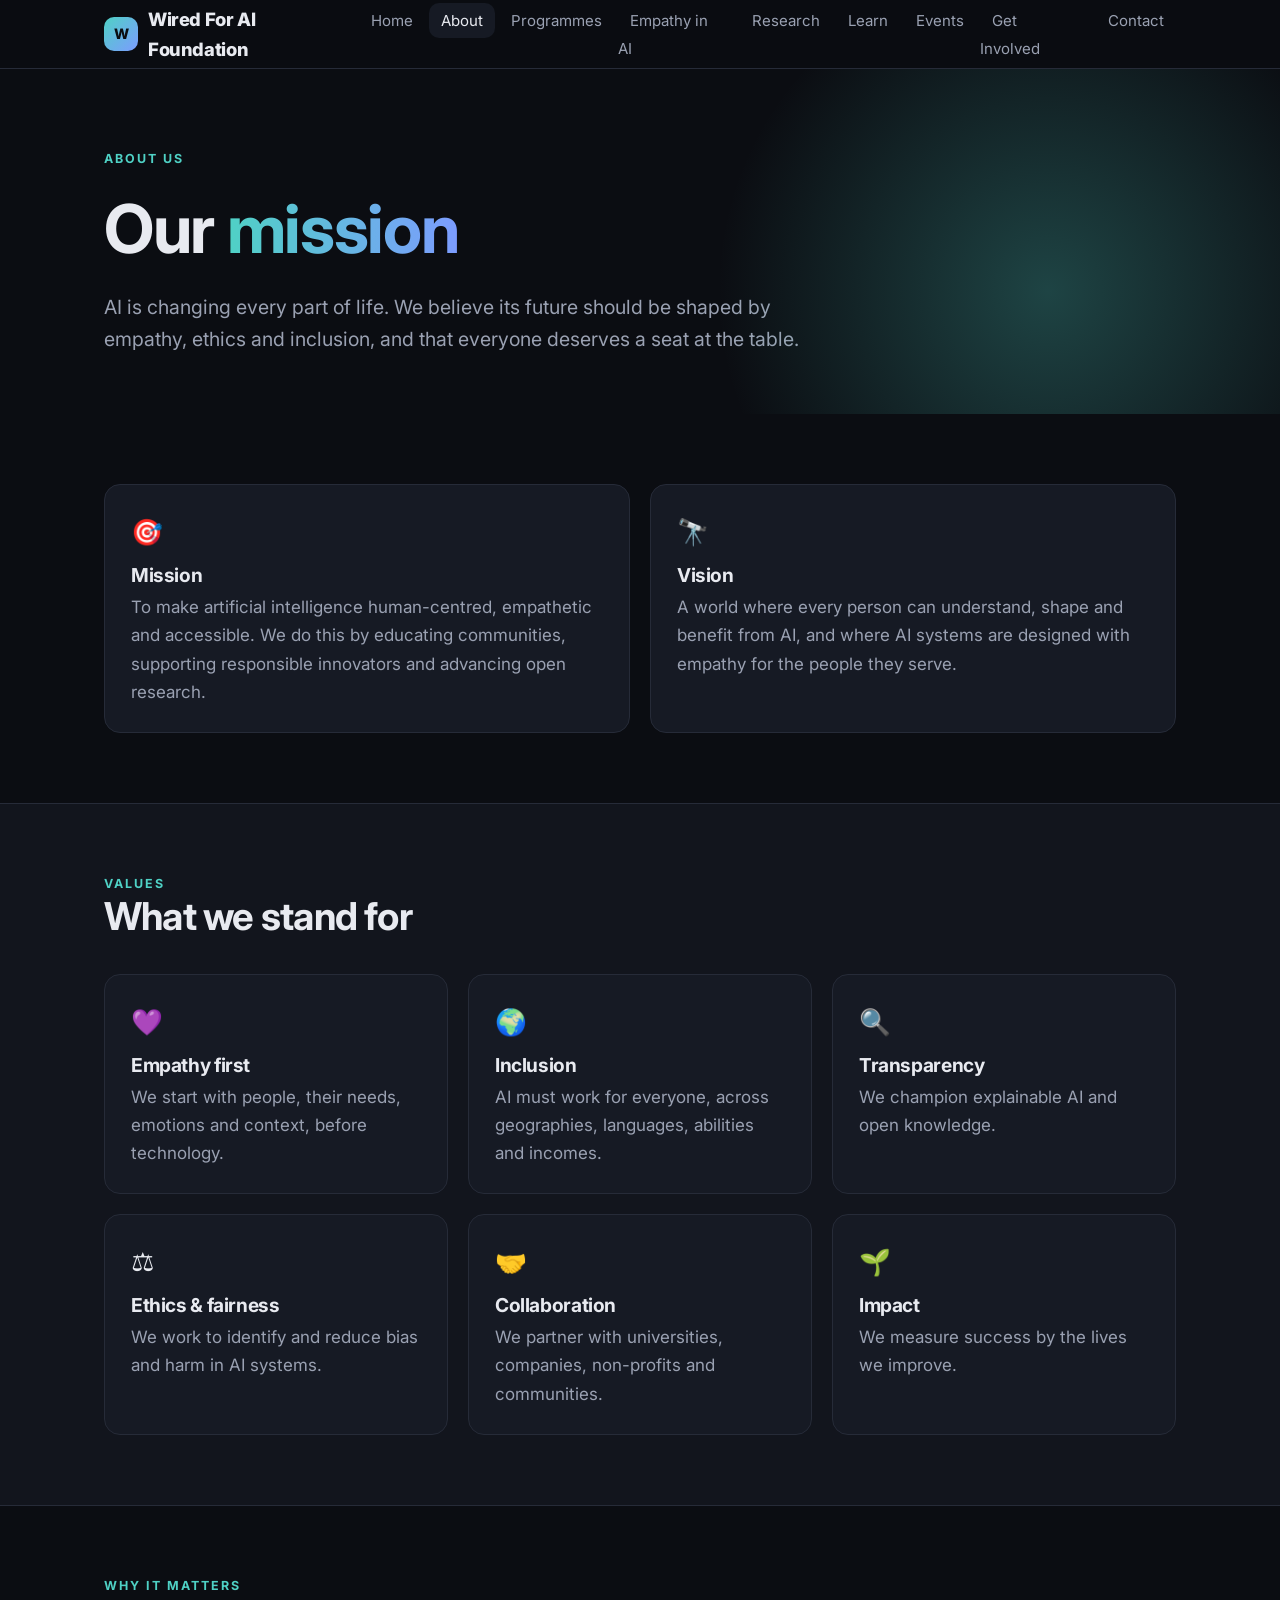
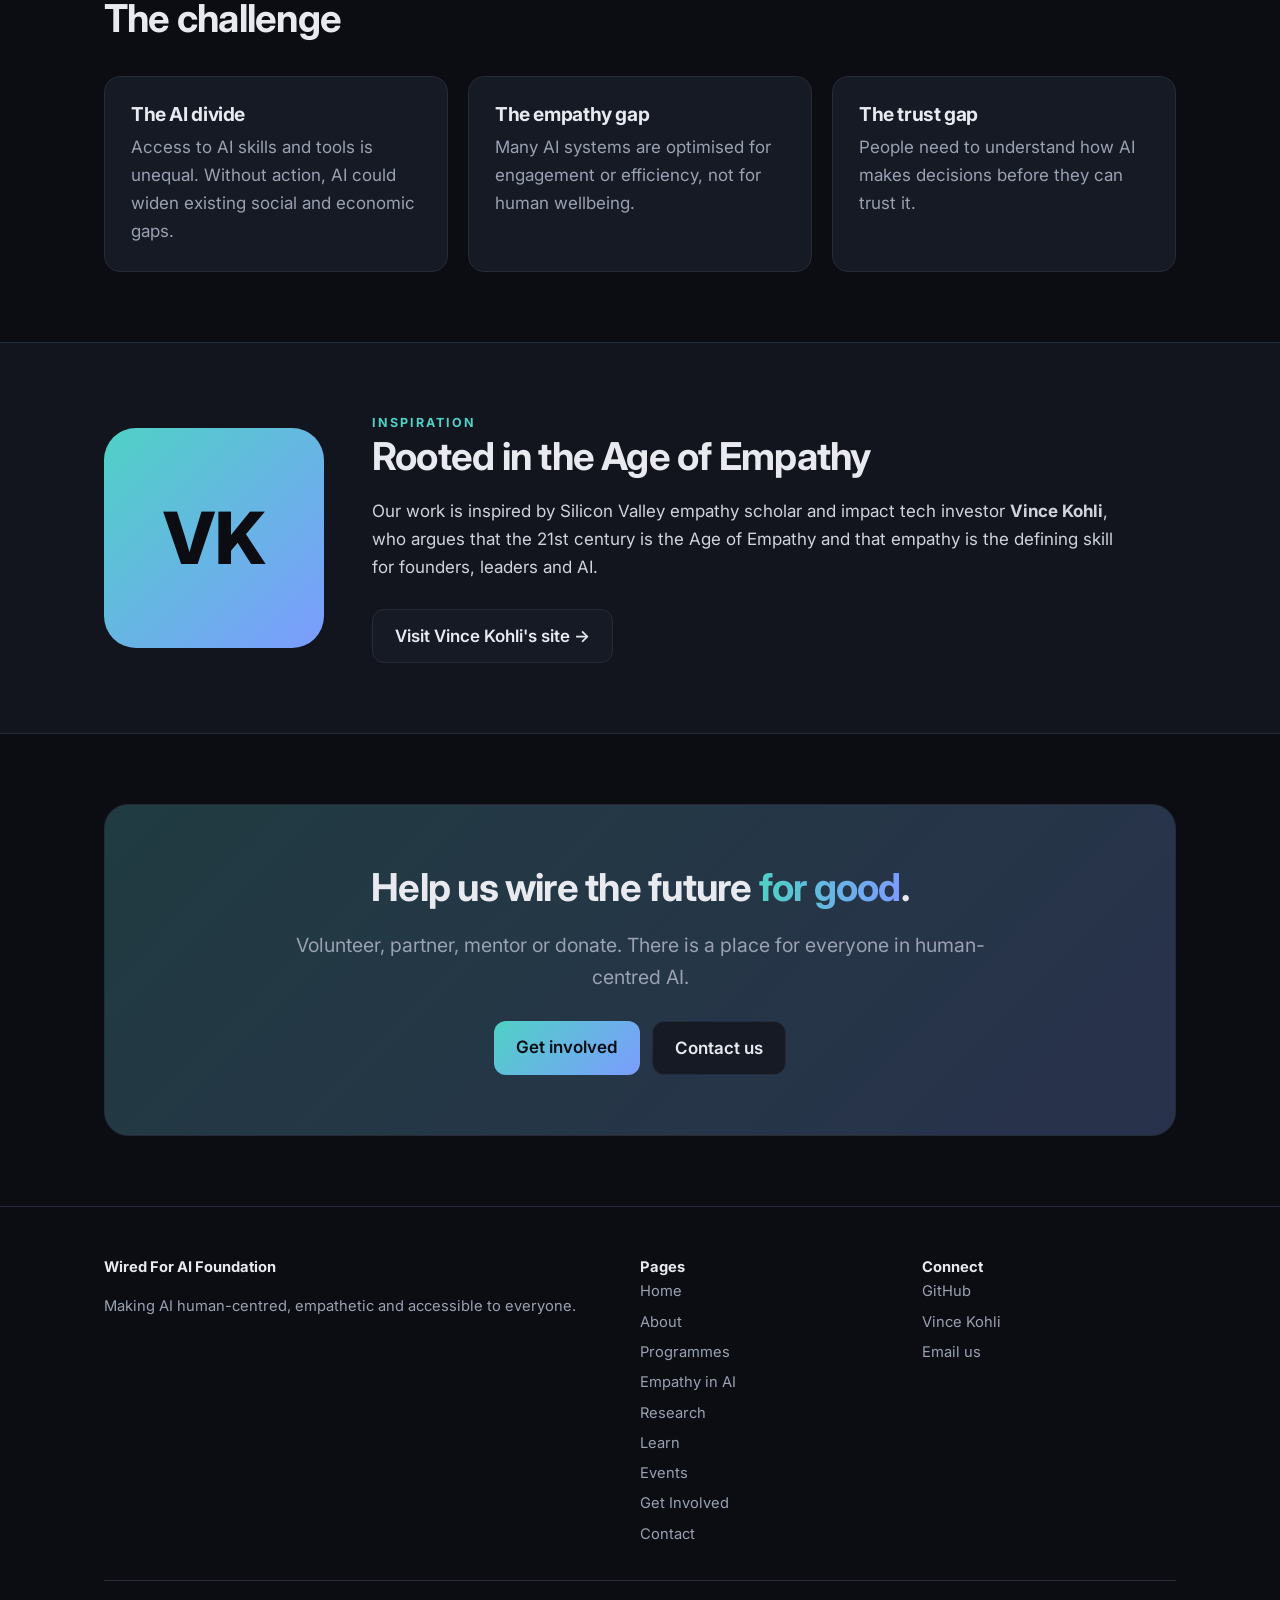
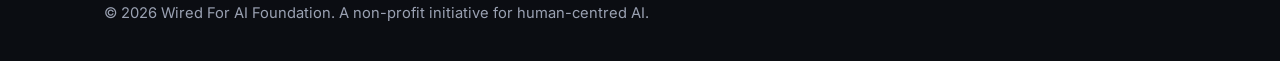
==== about.html @ c902bb94 "Initial website Co-Authored-By: Claude Opus 5.5 <noreply@anthropic.com>" ====
<!doctype html>
<html lang="en">
<head>
<meta charset="utf-8">
<meta name="viewport" content="width=device-width, initial-scale=1">
<title>About | Wired For AI Foundation</title>
<meta name="description" content="Making AI human-centred, empathetic and accessible to everyone.">
<meta property="og:title" content="About | Wired For AI Foundation">
<meta property="og:description" content="Making AI human-centred, empathetic and accessible to everyone.">
<meta property="og:type" content="website">
<link rel="icon" href="data:image/svg+xml,<svg xmlns='http://www.w3.org/2000/svg' viewBox='0 0 100 100'><text y='.9em' font-size='90'>⚡</text></svg>">
<link rel="preconnect" href="https://fonts.googleapis.com">
<link rel="stylesheet" href="https://fonts.googleapis.com/css2?family=Inter:wght@400;600;700;800&display=swap">
<link rel="stylesheet" href="assets/style.css">
<style>:root { --site-accent: #4fd1c5; --site-accent-2: #7c9cff; }</style>
</head>
<body>
<header class="site-header">
  <div class="wrap">
    <a class="brand" href="index.html"><span class="mark">W</span>Wired For AI Foundation</a>
    <button class="nav-toggle" aria-label="Menu" aria-expanded="false">&#9776;</button>
    <ul class="nav"><li><a href="index.html">Home</a></li><li><a href="about.html" class="active">About</a></li><li><a href="programs.html">Programmes</a></li><li><a href="empathy-ai.html">Empathy in AI</a></li><li><a href="research.html">Research</a></li><li><a href="resources.html">Learn</a></li><li><a href="events.html">Events</a></li><li><a href="get-involved.html">Get Involved</a></li><li><a href="contact.html">Contact</a></li></ul>
  </div>
</header>
<main>
<section class="hero small"><div class="wrap">
<div class="eyebrow">About us</div>
<h1>Our <span class="grad">mission</span></h1>
<p class="lead">AI is changing every part of life. We believe its future should be shaped by empathy, ethics and inclusion, and that everyone deserves a seat at the table.</p>
</div></section>
<section><div class="wrap grid c2">
<div class="card reveal"><span class="icon">🎯</span><h3>Mission</h3><p>To make artificial intelligence human-centred, empathetic and accessible. We do this by educating communities, supporting responsible innovators and advancing open research.</p></div>
<div class="card reveal"><span class="icon">🔭</span><h3>Vision</h3><p>A world where every person can understand, shape and benefit from AI, and where AI systems are designed with empathy for the people they serve.</p></div>
</div></section>

<section class="alt"><div class="wrap">
<div class="section-head"><div class="eyebrow">Values</div><h2>What we stand for</h2></div>
<div class="grid c3"><div class="card reveal"><span class="icon">💜</span><h3>Empathy first</h3><p>We start with people, their needs, emotions and context, before technology.</p></div><div class="card reveal"><span class="icon">🌍</span><h3>Inclusion</h3><p>AI must work for everyone, across geographies, languages, abilities and incomes.</p></div><div class="card reveal"><span class="icon">🔍</span><h3>Transparency</h3><p>We champion explainable AI and open knowledge.</p></div><div class="card reveal"><span class="icon">⚖️</span><h3>Ethics & fairness</h3><p>We work to identify and reduce bias and harm in AI systems.</p></div><div class="card reveal"><span class="icon">🤝</span><h3>Collaboration</h3><p>We partner with universities, companies, non-profits and communities.</p></div><div class="card reveal"><span class="icon">🌱</span><h3>Impact</h3><p>We measure success by the lives we improve.</p></div></div>
</div></section>

<section><div class="wrap">
<div class="section-head"><div class="eyebrow">Why it matters</div><h2>The challenge</h2></div>
<div class="grid c3">
  <div class="card reveal"><h3>The AI divide</h3><p>Access to AI skills and tools is unequal. Without action, AI could widen existing social and economic gaps.</p></div>
  <div class="card reveal"><h3>The empathy gap</h3><p>Many AI systems are optimised for engagement or efficiency, not for human wellbeing.</p></div>
  <div class="card reveal"><h3>The trust gap</h3><p>People need to understand how AI makes decisions before they can trust it.</p></div>
</div>
</div></section>

<section class="alt"><div class="wrap split">
<div class="monogram reveal">VK</div>
<div class="prose">
<div class="eyebrow">Inspiration</div>
<h2>Rooted in the Age of Empathy</h2>
<p>Our work is inspired by Silicon Valley empathy scholar and impact tech investor <strong>Vince Kohli</strong>, who argues that the 21st century is the Age of Empathy and that empathy is the defining skill for founders, leaders and AI.</p>
<div class="btns"><a class="btn" href="https://wiredforaifoundation.github.io/vince-kohli/">Visit Vince Kohli's site →</a></div>
</div>
</div></section>
<section><div class="wrap"><div class="cta reveal">
<h2>Help us wire the future <span class="grad">for good</span>.</h2>
<p class="lead" style="margin:0 auto">Volunteer, partner, mentor or donate. There is a place for everyone in human-centred AI.</p>
<div class="btns"><a class="btn primary" href="get-involved.html">Get involved</a><a class="btn" href="contact.html">Contact us</a></div>
</div></div></section>

</main>
<footer class="site-footer">
  <div class="wrap">
    <div><strong style="color:var(--text)">Wired For AI Foundation</strong><p>Making AI human-centred, empathetic and accessible to everyone.</p></div>
    <div><strong style="color:var(--text)">Pages</strong><ul><li><a href="index.html">Home</a></li><li><a href="about.html">About</a></li><li><a href="programs.html">Programmes</a></li><li><a href="empathy-ai.html">Empathy in AI</a></li><li><a href="research.html">Research</a></li><li><a href="resources.html">Learn</a></li><li><a href="events.html">Events</a></li><li><a href="get-involved.html">Get Involved</a></li><li><a href="contact.html">Contact</a></li></ul></div>
    <div><strong style="color:var(--text)">Connect</strong><ul><li><a href="https://github.com/WiredForAIFoundation" target="_blank" rel="noopener">GitHub</a></li><li><a href="https://wiredforaifoundation.github.io/vince-kohli/" target="_blank" rel="noopener">Vince Kohli</a></li><li><a href="mailto:contact@example.com" target="_blank" rel="noopener">Email us</a></li></ul></div>
    <div class="bottom">&copy; <span id="year"></span> Wired For AI Foundation. A non-profit initiative for human-centred AI.</div>
  </div>
</footer>
<script src="assets/main.js"></script>
</body>
</html>
---- assets/style.css ----
:root {
  --bg: #0b0d12;
  --bg-2: #12151d;
  --card: #161a24;
  --line: #262b38;
  --text: #e8eaf0;
  --muted: #9aa1b2;
  --accent: var(--site-accent, #7c9cff);
  --accent-2: var(--site-accent-2, #c08cff);
  --radius: 16px;
  --max: 1120px;
  font-family: "Inter", system-ui, -apple-system, "Segoe UI", Roboto, sans-serif;
}

* { box-sizing: border-box; }
html { scroll-behavior: smooth; }
body { margin: 0; background: var(--bg); color: var(--text); line-height: 1.65; font-size: 17px; }
a { color: var(--accent); text-decoration: none; }
a:hover { text-decoration: underline; }
img { max-width: 100%; }
.wrap { max-width: var(--max); margin: 0 auto; padding: 0 24px; }

/* Header */
.site-header { position: sticky; top: 0; z-index: 50; background: rgba(11, 13, 18, .85); backdrop-filter: blur(12px); border-bottom: 1px solid var(--line); }
.site-header .wrap { display: flex; align-items: center; justify-content: space-between; height: 68px; }
.brand { font-weight: 800; letter-spacing: -.02em; color: var(--text); font-size: 1.15rem; display: flex; align-items: center; gap: 10px; }
.brand:hover { text-decoration: none; }
.brand .mark { width: 34px; height: 34px; border-radius: 10px; display: grid; place-items: center; background: linear-gradient(135deg, var(--accent), var(--accent-2)); color: #0b0d12; font-size: .9rem; }
.nav { display: flex; gap: 4px; list-style: none; margin: 0; padding: 0; }
.nav a { color: var(--muted); padding: 8px 12px; border-radius: 10px; font-size: .94rem; }
.nav a:hover, .nav a.active { color: var(--text); background: var(--card); text-decoration: none; }
.nav-toggle { display: none; background: none; border: 1px solid var(--line); color: var(--text); border-radius: 10px; padding: 8px 12px; font-size: 1rem; cursor: pointer; }

@media (max-width: 900px) {
  .nav-toggle { display: block; }
  .nav { display: none; position: absolute; top: 68px; left: 0; right: 0; flex-direction: column; background: var(--bg-2); border-bottom: 1px solid var(--line); padding: 12px 24px; }
  .nav.open { display: flex; }
}

/* Hero */
.hero { padding: 110px 0 90px; position: relative; overflow: hidden; }
.hero::before { content: ""; position: absolute; inset: -40% -10% auto auto; width: 720px; height: 720px; background: radial-gradient(circle, color-mix(in srgb, var(--accent) 28%, transparent), transparent 65%); pointer-events: none; }
.hero.small { padding: 80px 0 40px; }
.eyebrow { text-transform: uppercase; letter-spacing: .16em; font-size: .78rem; color: var(--accent); font-weight: 700; }
h1, h2, h3 { line-height: 1.15; letter-spacing: -.02em; }
h1 { font-size: clamp(2.4rem, 5.5vw, 4.2rem); margin: .3em 0 .35em; }
h2 { font-size: clamp(1.7rem, 3vw, 2.4rem); margin: 0 0 .5em; }
h3 { font-size: 1.2rem; margin: 0 0 .4em; }
.lead { font-size: 1.22rem; color: var(--muted); max-width: 720px; }
.grad { background: linear-gradient(90deg, var(--accent), var(--accent-2)); -webkit-background-clip: text; background-clip: text; color: transparent; }

.btns { display: flex; gap: 12px; flex-wrap: wrap; margin-top: 28px; }
.btn { display: inline-block; padding: 12px 22px; border-radius: 12px; font-weight: 600; border: 1px solid var(--line); color: var(--text); background: var(--card); }
.btn:hover { text-decoration: none; border-color: var(--accent); }
.btn.primary { background: linear-gradient(135deg, var(--accent), var(--accent-2)); color: #0b0d12; border: none; }

/* Sections */
section { padding: 70px 0; }
section.alt { background: var(--bg-2); border-top: 1px solid var(--line); border-bottom: 1px solid var(--line); }
.section-head { max-width: 760px; margin-bottom: 36px; }
.section-head p { color: var(--muted); }

.grid { display: grid; gap: 20px; }
.grid.c2 { grid-template-columns: repeat(auto-fit, minmax(320px, 1fr)); }
.grid.c3 { grid-template-columns: repeat(auto-fit, minmax(260px, 1fr)); }
.grid.c4 { grid-template-columns: repeat(auto-fit, minmax(200px, 1fr)); }

.card { background: var(--card); border: 1px solid var(--line); border-radius: var(--radius); padding: 26px; transition: transform .2s, border-color .2s; }
.card:hover { transform: translateY(-3px); border-color: color-mix(in srgb, var(--accent) 55%, var(--line)); }
.card p { color: var(--muted); margin: 0; }
.card .icon { font-size: 1.6rem; margin-bottom: 10px; display: block; }
.card a.more { display: inline-block; margin-top: 14px; font-weight: 600; }

.stat { text-align: center; padding: 28px 16px; }
.stat b { display: block; font-size: 2.4rem; letter-spacing: -.03em; }
.stat span { color: var(--muted); font-size: .92rem; }

.tags { display: flex; flex-wrap: wrap; gap: 8px; list-style: none; padding: 0; margin: 0; }
.tags li { border: 1px solid var(--line); background: var(--card); padding: 6px 14px; border-radius: 999px; font-size: .9rem; color: var(--muted); }

.timeline { list-style: none; padding: 0; margin: 0; border-left: 2px solid var(--line); }
.timeline li { position: relative; padding: 0 0 30px 28px; }
.timeline li::before { content: ""; position: absolute; left: -8px; top: 6px; width: 14px; height: 14px; border-radius: 50%; background: var(--accent); box-shadow: 0 0 0 4px var(--bg); }
.timeline h3 { margin-bottom: 4px; }
.timeline p { color: var(--muted); margin: 0; }

blockquote { margin: 0; padding: 28px 32px; border-left: 4px solid var(--accent); background: var(--card); border-radius: 0 var(--radius) var(--radius) 0; font-size: 1.25rem; }
blockquote cite { display: block; margin-top: 10px; font-size: .95rem; color: var(--muted); font-style: normal; }

.prose { max-width: 760px; }
.prose p, .prose li { color: #cfd3dd; }

.monogram { width: 220px; height: 220px; border-radius: 32px; display: grid; place-items: center; font-size: 4.5rem; font-weight: 800; background: linear-gradient(135deg, var(--accent), var(--accent-2)); color: #0b0d12; }
.split { display: grid; grid-template-columns: auto 1fr; gap: 48px; align-items: center; }
@media (max-width: 760px) { .split { grid-template-columns: 1fr; } }

.cta { text-align: center; padding: 60px 30px; border-radius: 24px; background: linear-gradient(135deg, color-mix(in srgb, var(--accent) 18%, var(--card)), color-mix(in srgb, var(--accent-2) 18%, var(--card))); border: 1px solid var(--line); }
.cta .btns { justify-content: center; }

.note { font-size: .88rem; color: var(--muted); border: 1px dashed var(--line); padding: 14px 18px; border-radius: 12px; }

form .row { display: grid; gap: 16px; grid-template-columns: 1fr 1fr; }
@media (max-width: 640px) { form .row { grid-template-columns: 1fr; } }
label { display: block; font-size: .9rem; color: var(--muted); margin-bottom: 6px; }
input, textarea, select { width: 100%; padding: 12px 14px; border-radius: 12px; border: 1px solid var(--line); background: var(--bg-2); color: var(--text); font: inherit; margin-bottom: 16px; }
input:focus, textarea:focus, select:focus { outline: 2px solid var(--accent); border-color: transparent; }

details { background: var(--card); border: 1px solid var(--line); border-radius: 12px; padding: 18px 22px; margin-bottom: 12px; }
details summary { cursor: pointer; font-weight: 600; }
details p { color: var(--muted); margin-bottom: 0; }

/* Footer */
.site-footer { border-top: 1px solid var(--line); padding: 48px 0 36px; color: var(--muted); font-size: .92rem; }
.site-footer .wrap { display: grid; gap: 28px; grid-template-columns: 2fr 1fr 1fr; }
.site-footer ul { list-style: none; padding: 0; margin: 0; }
.site-footer li { margin-bottom: 6px; }
.site-footer a { color: var(--muted); }
.site-footer .bottom { grid-column: 1 / -1; border-top: 1px solid var(--line); padding-top: 20px; }
@media (max-width: 760px) { .site-footer .wrap { grid-template-columns: 1fr; } }

.reveal { opacity: 0; transform: translateY(16px); transition: opacity .6s, transform .6s; }
.reveal.in { opacity: 1; transform: none; }
@media (prefers-reduced-motion: reduce) { .reveal { opacity: 1; transform: none; } .card { transition: none; } }
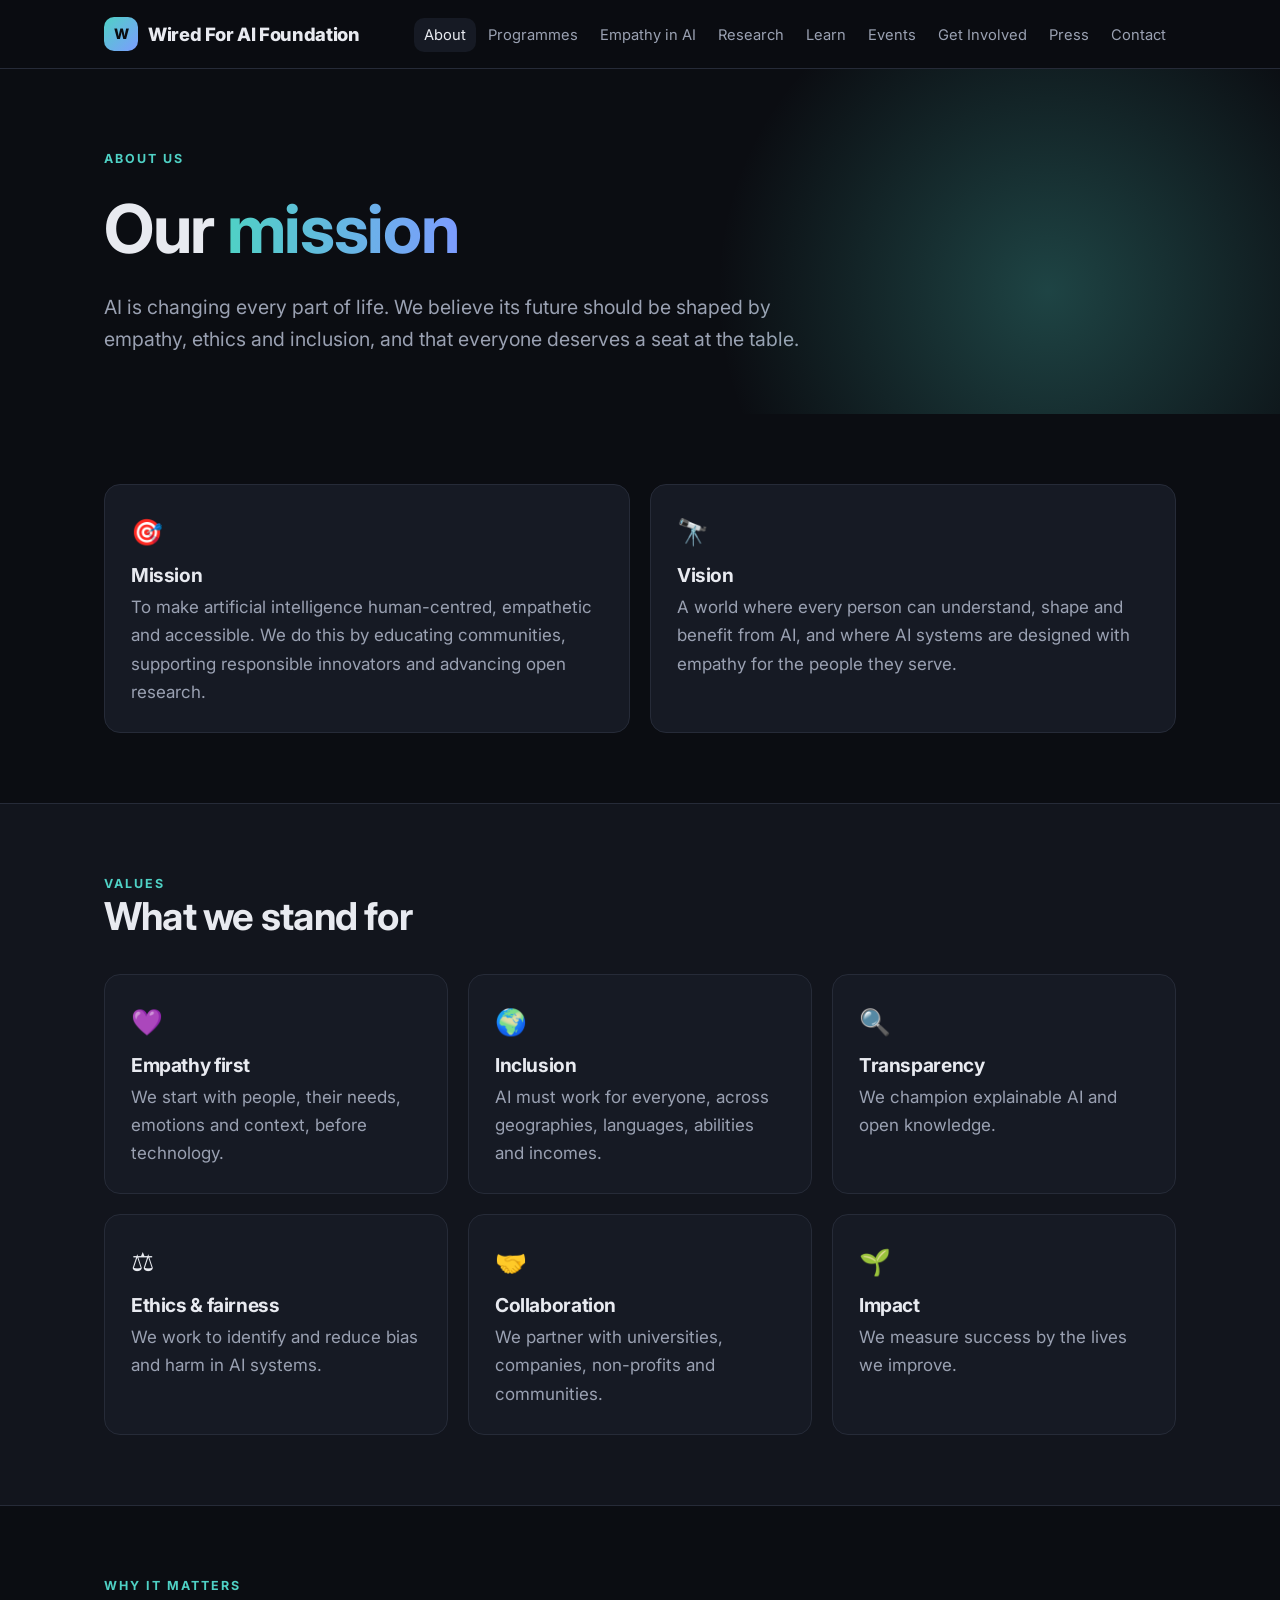
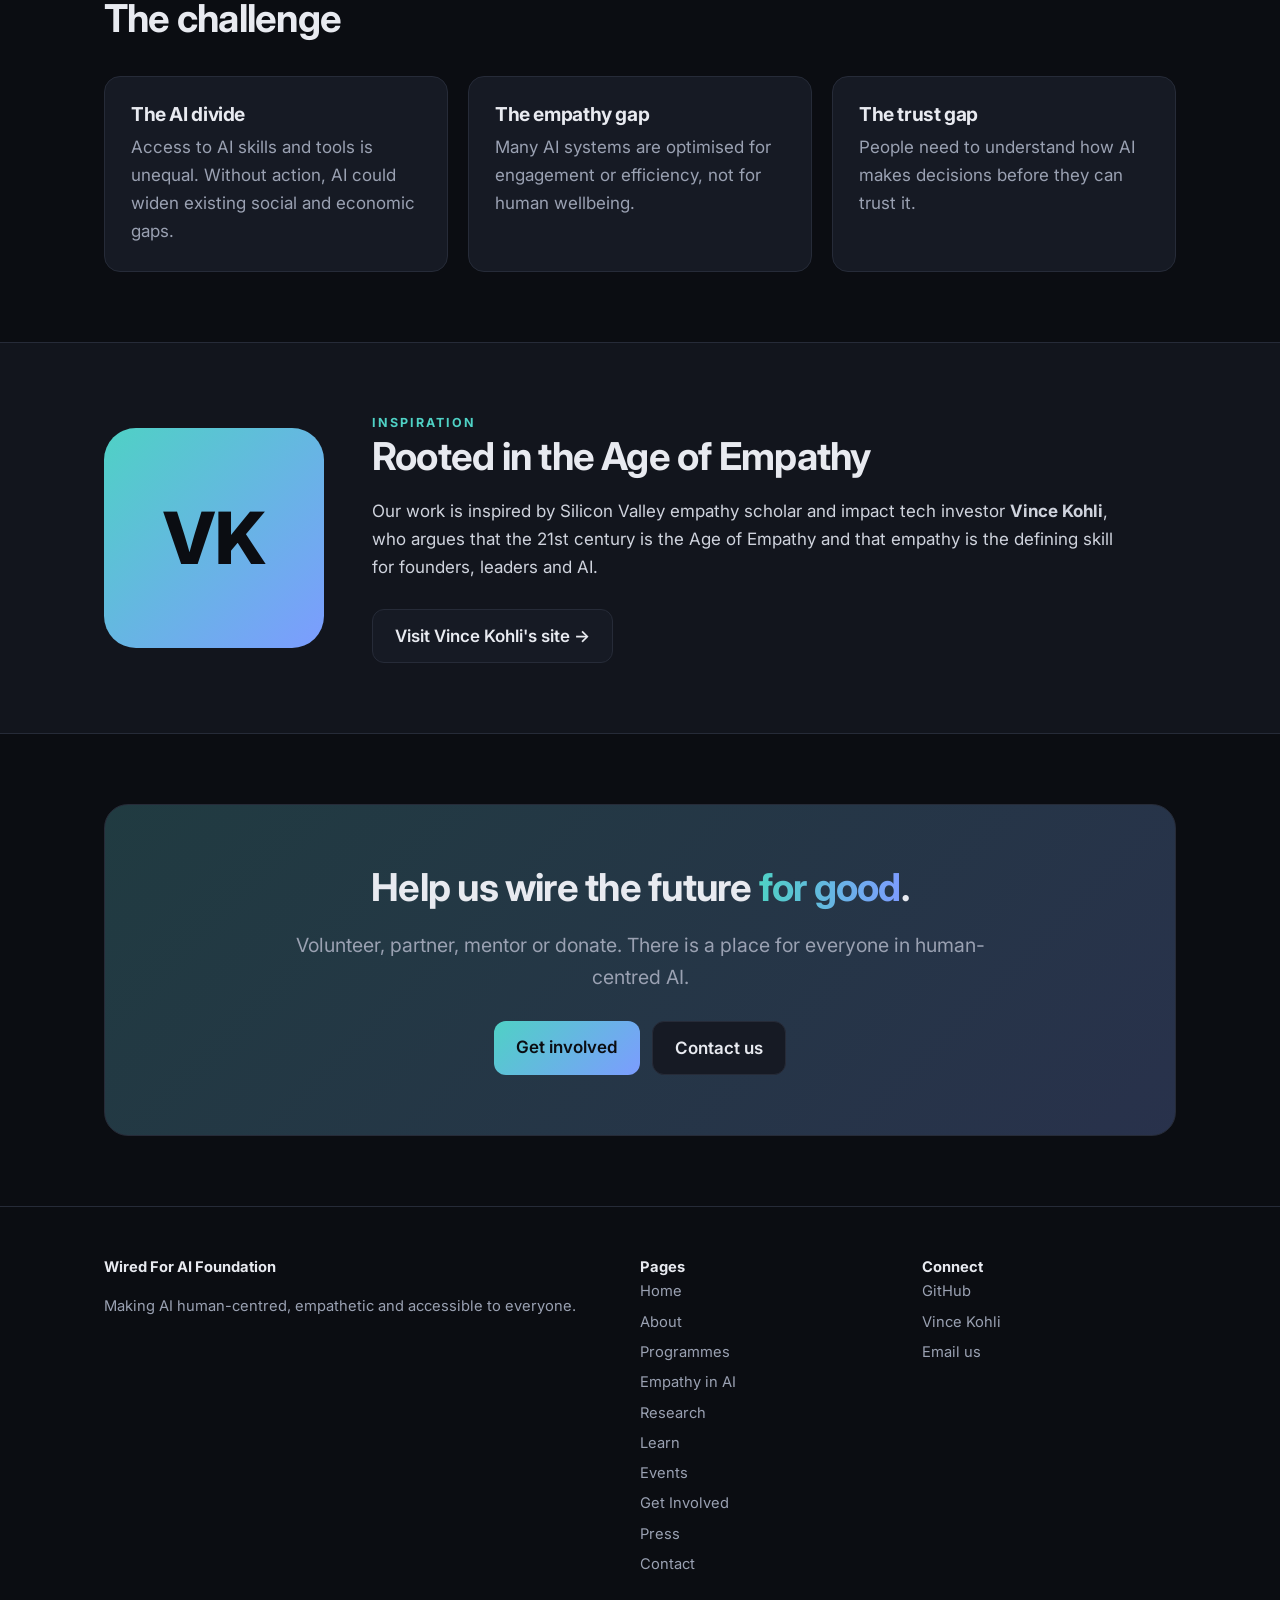
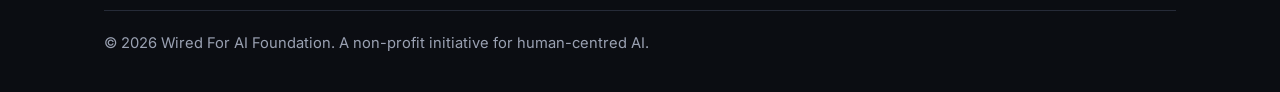
==== commit e4a7c66e: "Add Press & Media page with TechCrunch 2026 coverage Co-Authored-By: Claude Opus 5.5 <noreply@anthro" ====
--- a/about.html
+++ b/about.html
@@ -19,7 +19,7 @@
   <div class="wrap">
     <a class="brand" href="index.html"><span class="mark">W</span>Wired For AI Foundation</a>
     <button class="nav-toggle" aria-label="Menu" aria-expanded="false">&#9776;</button>
-    <ul class="nav"><li><a href="index.html">Home</a></li><li><a href="about.html" class="active">About</a></li><li><a href="programs.html">Programmes</a></li><li><a href="empathy-ai.html">Empathy in AI</a></li><li><a href="research.html">Research</a></li><li><a href="resources.html">Learn</a></li><li><a href="events.html">Events</a></li><li><a href="get-involved.html">Get Involved</a></li><li><a href="contact.html">Contact</a></li></ul>
+    <ul class="nav"><li><a href="about.html" class="active">About</a></li><li><a href="programs.html">Programmes</a></li><li><a href="empathy-ai.html">Empathy in AI</a></li><li><a href="research.html">Research</a></li><li><a href="resources.html">Learn</a></li><li><a href="events.html">Events</a></li><li><a href="get-involved.html">Get Involved</a></li><li><a href="press.html">Press</a></li><li><a href="contact.html">Contact</a></li></ul>
   </div>
 </header>
 <main>
@@ -53,7 +53,7 @@
 <div class="eyebrow">Inspiration</div>
 <h2>Rooted in the Age of Empathy</h2>
 <p>Our work is inspired by Silicon Valley empathy scholar and impact tech investor <strong>Vince Kohli</strong>, who argues that the 21st century is the Age of Empathy and that empathy is the defining skill for founders, leaders and AI.</p>
-<div class="btns"><a class="btn" href="https://wiredforaifoundation.github.io/vince-kohli/">Visit Vince Kohli's site →</a></div>
+<div class="btns"><a class="btn" href="https://wiredforaifoundation.github.io/VinceKohli/">Visit Vince Kohli's site →</a></div>
 </div>
 </div></section>
 <section><div class="wrap"><div class="cta reveal">
@@ -66,8 +66,8 @@
 <footer class="site-footer">
   <div class="wrap">
     <div><strong style="color:var(--text)">Wired For AI Foundation</strong><p>Making AI human-centred, empathetic and accessible to everyone.</p></div>
-    <div><strong style="color:var(--text)">Pages</strong><ul><li><a href="index.html">Home</a></li><li><a href="about.html">About</a></li><li><a href="programs.html">Programmes</a></li><li><a href="empathy-ai.html">Empathy in AI</a></li><li><a href="research.html">Research</a></li><li><a href="resources.html">Learn</a></li><li><a href="events.html">Events</a></li><li><a href="get-involved.html">Get Involved</a></li><li><a href="contact.html">Contact</a></li></ul></div>
-    <div><strong style="color:var(--text)">Connect</strong><ul><li><a href="https://github.com/WiredForAIFoundation" target="_blank" rel="noopener">GitHub</a></li><li><a href="https://wiredforaifoundation.github.io/vince-kohli/" target="_blank" rel="noopener">Vince Kohli</a></li><li><a href="mailto:contact@example.com" target="_blank" rel="noopener">Email us</a></li></ul></div>
+    <div><strong style="color:var(--text)">Pages</strong><ul><li><a href="index.html">Home</a></li><li><a href="about.html">About</a></li><li><a href="programs.html">Programmes</a></li><li><a href="empathy-ai.html">Empathy in AI</a></li><li><a href="research.html">Research</a></li><li><a href="resources.html">Learn</a></li><li><a href="events.html">Events</a></li><li><a href="get-involved.html">Get Involved</a></li><li><a href="press.html">Press</a></li><li><a href="contact.html">Contact</a></li></ul></div>
+    <div><strong style="color:var(--text)">Connect</strong><ul><li><a href="https://github.com/WiredForAIFoundation" target="_blank" rel="noopener">GitHub</a></li><li><a href="https://wiredforaifoundation.github.io/VinceKohli/" target="_blank" rel="noopener">Vince Kohli</a></li><li><a href="mailto:wiredforai.dev@gmail.com" target="_blank" rel="noopener">Email us</a></li></ul></div>
     <div class="bottom">&copy; <span id="year"></span> Wired For AI Foundation. A non-profit initiative for human-centred AI.</div>
   </div>
 </footer>
--- a/assets/style.css
+++ b/assets/style.css
@@ -26,12 +26,12 @@
 .brand { font-weight: 800; letter-spacing: -.02em; color: var(--text); font-size: 1.15rem; display: flex; align-items: center; gap: 10px; }
 .brand:hover { text-decoration: none; }
 .brand .mark { width: 34px; height: 34px; border-radius: 10px; display: grid; place-items: center; background: linear-gradient(135deg, var(--accent), var(--accent-2)); color: #0b0d12; font-size: .9rem; }
-.nav { display: flex; gap: 4px; list-style: none; margin: 0; padding: 0; }
-.nav a { color: var(--muted); padding: 8px 12px; border-radius: 10px; font-size: .94rem; }
+.nav { display: flex; gap: 2px; list-style: none; margin: 0; padding: 0; }
+.nav a { color: var(--muted); padding: 8px 10px; border-radius: 10px; font-size: .92rem; white-space: nowrap; }
 .nav a:hover, .nav a.active { color: var(--text); background: var(--card); text-decoration: none; }
 .nav-toggle { display: none; background: none; border: 1px solid var(--line); color: var(--text); border-radius: 10px; padding: 8px 12px; font-size: 1rem; cursor: pointer; }
 
-@media (max-width: 900px) {
+@media (max-width: 1100px) {
   .nav-toggle { display: block; }
   .nav { display: none; position: absolute; top: 68px; left: 0; right: 0; flex-direction: column; background: var(--bg-2); border-bottom: 1px solid var(--line); padding: 12px 24px; }
   .nav.open { display: flex; }
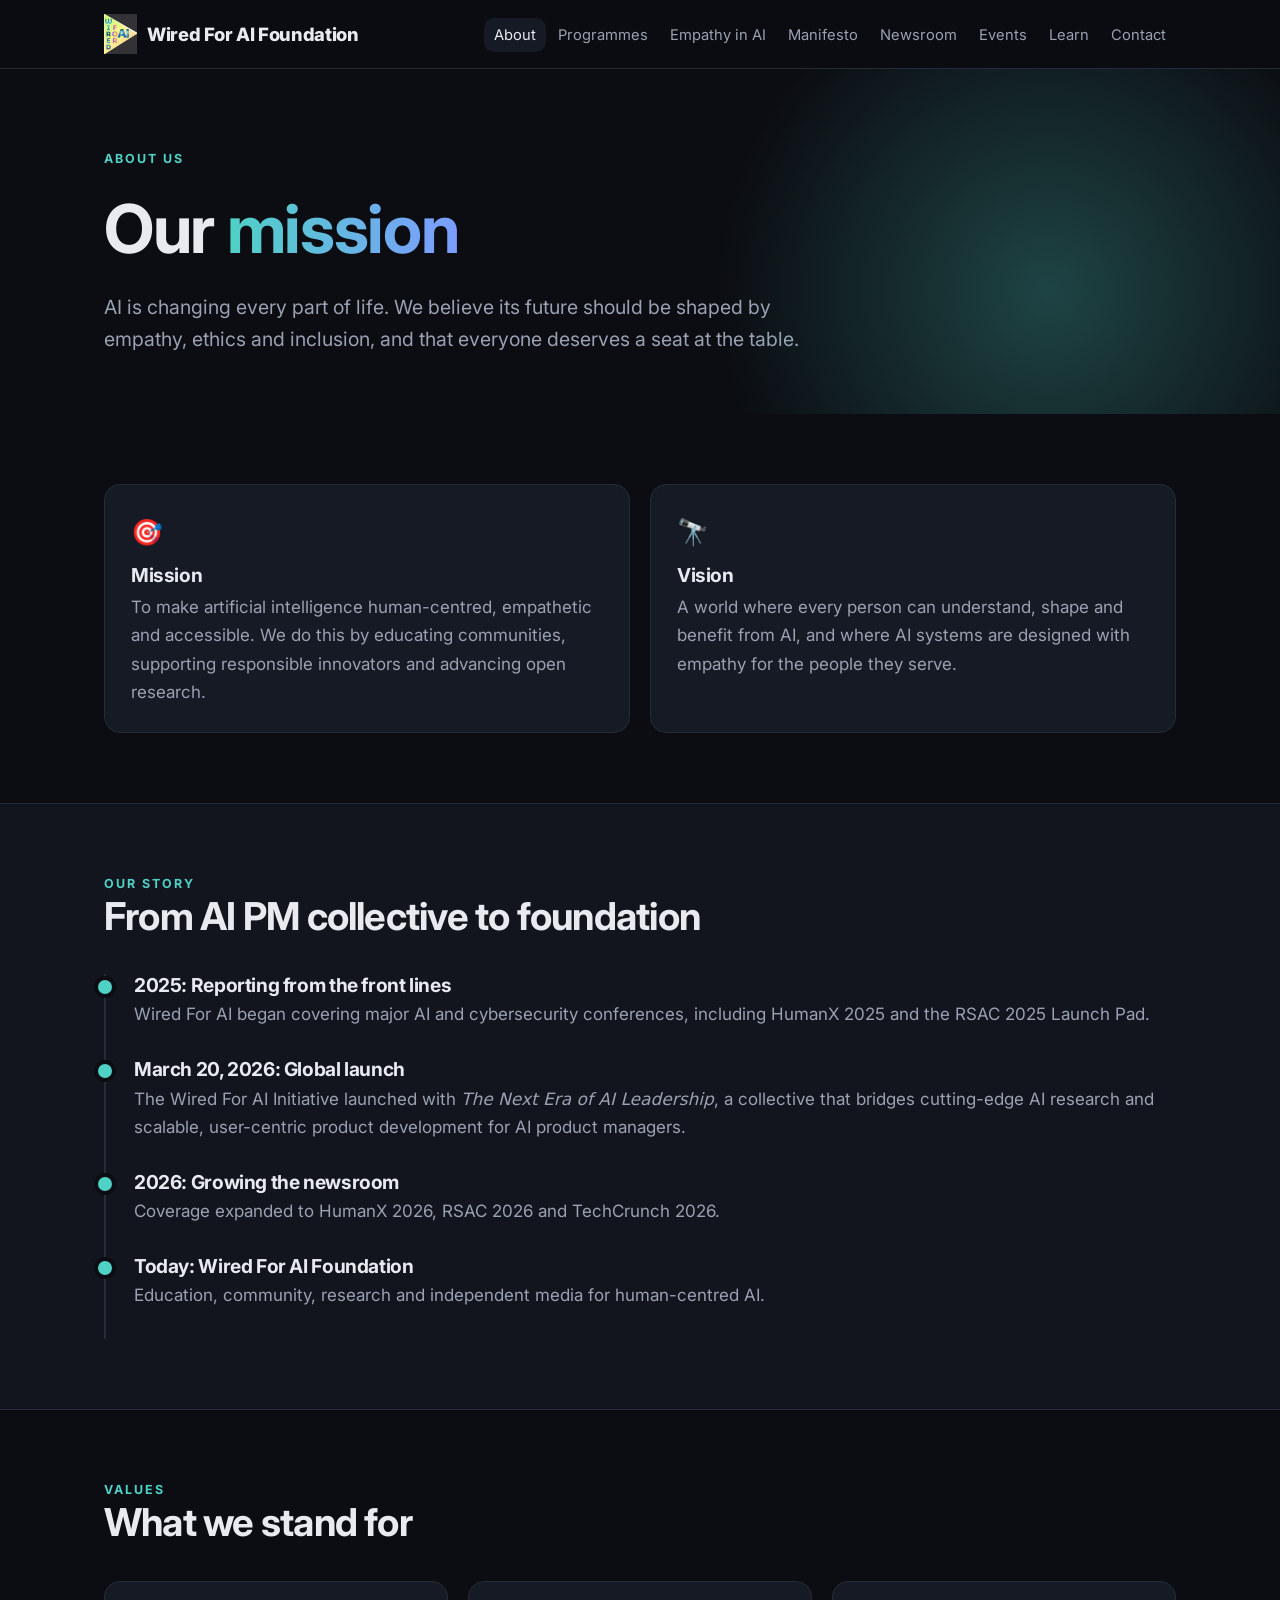
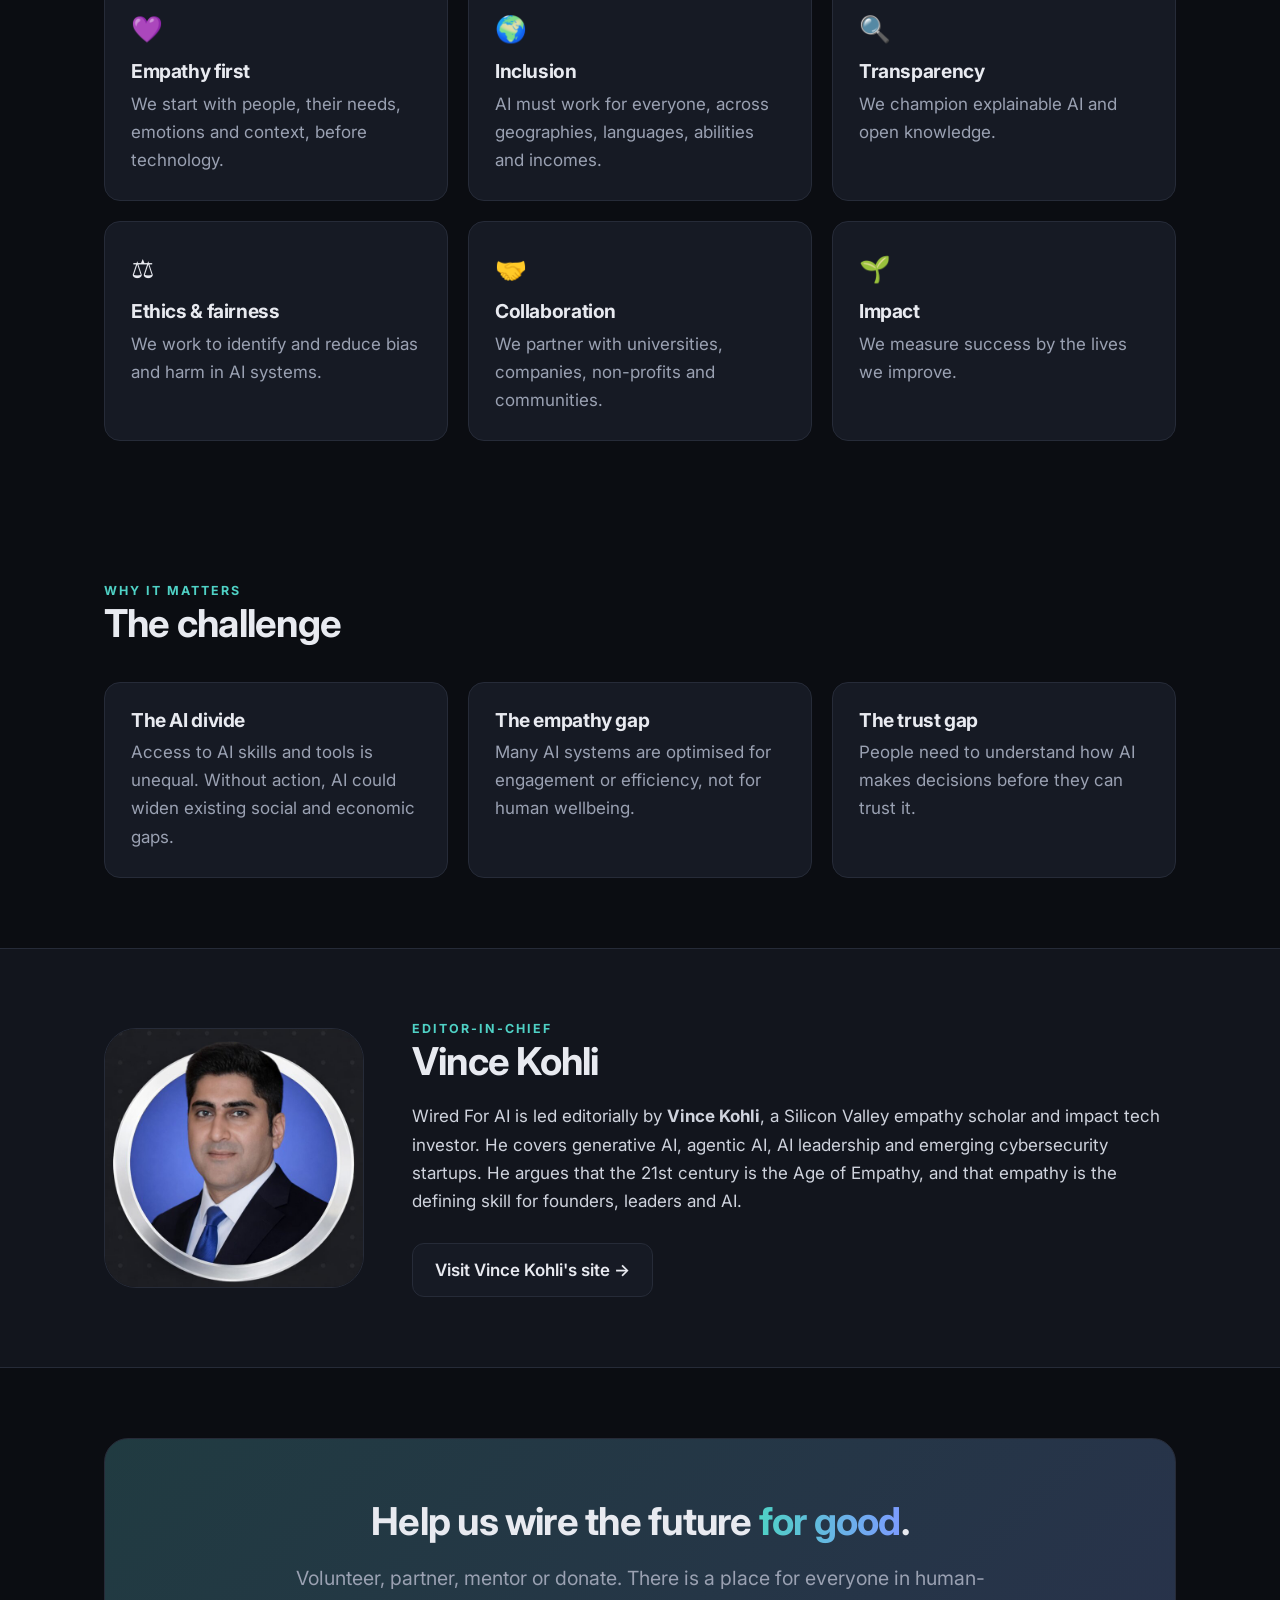
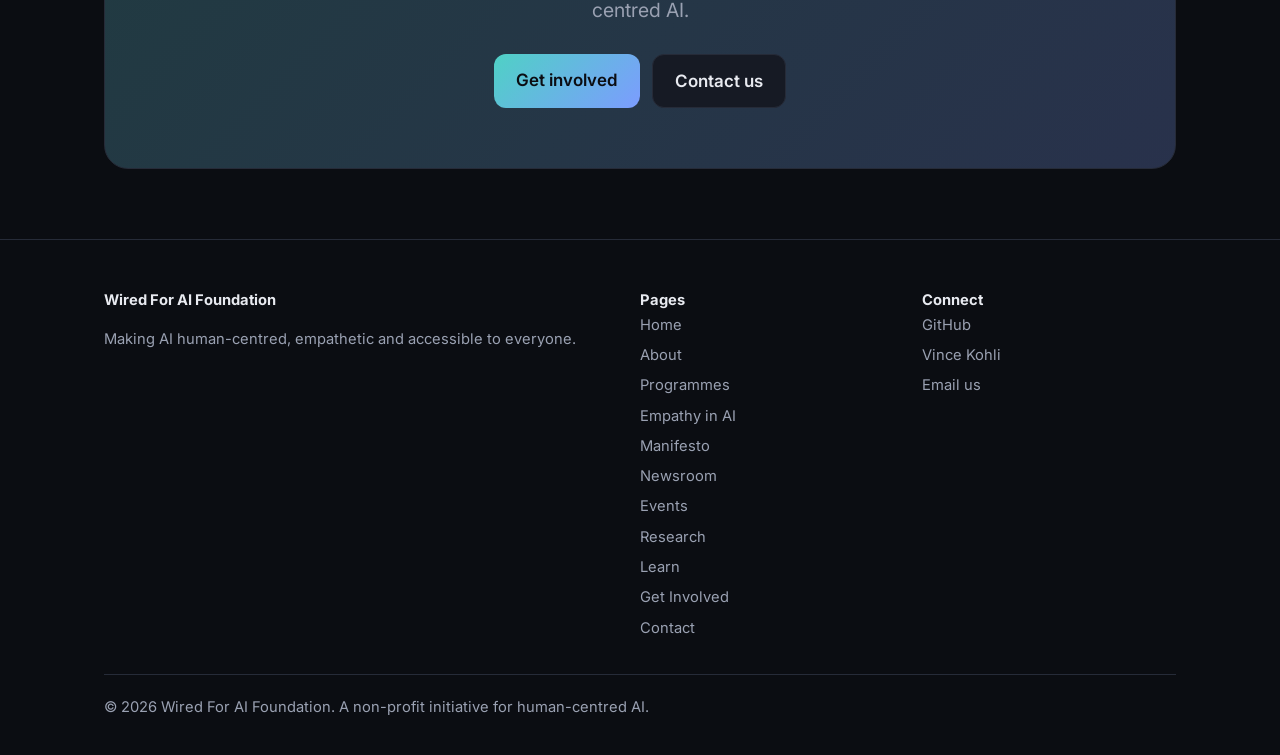
==== commit 8dd7a476: "Add logo, Newsroom, AI PM Manifesto and launch event from the original site Rename Press page to New" ====
--- a/about.html
+++ b/about.html
@@ -8,7 +8,7 @@
 <meta property="og:title" content="About | Wired For AI Foundation">
 <meta property="og:description" content="Making AI human-centred, empathetic and accessible to everyone.">
 <meta property="og:type" content="website">
-<link rel="icon" href="data:image/svg+xml,<svg xmlns='http://www.w3.org/2000/svg' viewBox='0 0 100 100'><text y='.9em' font-size='90'>⚡</text></svg>">
+<link rel="icon" type="image/png" href="assets/img/favicon.png">
 <link rel="preconnect" href="https://fonts.googleapis.com">
 <link rel="stylesheet" href="https://fonts.googleapis.com/css2?family=Inter:wght@400;600;700;800&display=swap">
 <link rel="stylesheet" href="assets/style.css">
@@ -17,9 +17,9 @@
 <body>
 <header class="site-header">
   <div class="wrap">
-    <a class="brand" href="index.html"><span class="mark">W</span>Wired For AI Foundation</a>
+    <a class="brand" href="index.html"><img class="logo" src="assets/img/logo.png" alt="">Wired For AI Foundation</a>
     <button class="nav-toggle" aria-label="Menu" aria-expanded="false">&#9776;</button>
-    <ul class="nav"><li><a href="about.html" class="active">About</a></li><li><a href="programs.html">Programmes</a></li><li><a href="empathy-ai.html">Empathy in AI</a></li><li><a href="research.html">Research</a></li><li><a href="resources.html">Learn</a></li><li><a href="events.html">Events</a></li><li><a href="get-involved.html">Get Involved</a></li><li><a href="press.html">Press</a></li><li><a href="contact.html">Contact</a></li></ul>
+    <ul class="nav"><li><a href="about.html" class="active">About</a></li><li><a href="programs.html">Programmes</a></li><li><a href="empathy-ai.html">Empathy in AI</a></li><li><a href="manifesto.html">Manifesto</a></li><li><a href="newsroom.html">Newsroom</a></li><li><a href="events.html">Events</a></li><li><a href="resources.html">Learn</a></li><li><a href="contact.html">Contact</a></li></ul>
   </div>
 </header>
 <main>
@@ -34,6 +34,16 @@
 </div></section>
 
 <section class="alt"><div class="wrap">
+<div class="section-head"><div class="eyebrow">Our story</div><h2>From AI PM collective to foundation</h2></div>
+<ul class="timeline">
+  <li class="reveal"><h3>2025: Reporting from the front lines</h3><p>Wired For AI began covering major AI and cybersecurity conferences, including HumanX 2025 and the RSAC 2025 Launch Pad.</p></li>
+  <li class="reveal"><h3>March 20, 2026: Global launch</h3><p>The Wired For AI Initiative launched with <em>The Next Era of AI Leadership</em>, a collective that bridges cutting-edge AI research and scalable, user-centric product development for AI product managers.</p></li>
+  <li class="reveal"><h3>2026: Growing the newsroom</h3><p>Coverage expanded to HumanX 2026, RSAC 2026 and TechCrunch 2026.</p></li>
+  <li class="reveal"><h3>Today: Wired For AI Foundation</h3><p>Education, community, research and independent media for human-centred AI.</p></li>
+</ul>
+</div></section>
+
+<section><div class="wrap">
 <div class="section-head"><div class="eyebrow">Values</div><h2>What we stand for</h2></div>
 <div class="grid c3"><div class="card reveal"><span class="icon">💜</span><h3>Empathy first</h3><p>We start with people, their needs, emotions and context, before technology.</p></div><div class="card reveal"><span class="icon">🌍</span><h3>Inclusion</h3><p>AI must work for everyone, across geographies, languages, abilities and incomes.</p></div><div class="card reveal"><span class="icon">🔍</span><h3>Transparency</h3><p>We champion explainable AI and open knowledge.</p></div><div class="card reveal"><span class="icon">⚖️</span><h3>Ethics & fairness</h3><p>We work to identify and reduce bias and harm in AI systems.</p></div><div class="card reveal"><span class="icon">🤝</span><h3>Collaboration</h3><p>We partner with universities, companies, non-profits and communities.</p></div><div class="card reveal"><span class="icon">🌱</span><h3>Impact</h3><p>We measure success by the lives we improve.</p></div></div>
 </div></section>
@@ -48,11 +58,11 @@
 </div></section>
 
 <section class="alt"><div class="wrap split">
-<div class="monogram reveal">VK</div>
+<img class="photo reveal" src="assets/img/vince-kohli.jpg" alt="Vince Kohli">
 <div class="prose">
-<div class="eyebrow">Inspiration</div>
-<h2>Rooted in the Age of Empathy</h2>
-<p>Our work is inspired by Silicon Valley empathy scholar and impact tech investor <strong>Vince Kohli</strong>, who argues that the 21st century is the Age of Empathy and that empathy is the defining skill for founders, leaders and AI.</p>
+<div class="eyebrow">Editor-in-Chief</div>
+<h2>Vince Kohli</h2>
+<p>Wired For AI is led editorially by <strong>Vince Kohli</strong>, a Silicon Valley empathy scholar and impact tech investor. He covers generative AI, agentic AI, AI leadership and emerging cybersecurity startups. He argues that the 21st century is the Age of Empathy, and that empathy is the defining skill for founders, leaders and AI.</p>
 <div class="btns"><a class="btn" href="https://wiredforaifoundation.github.io/VinceKohli/">Visit Vince Kohli's site →</a></div>
 </div>
 </div></section>
@@ -66,7 +76,7 @@
 <footer class="site-footer">
   <div class="wrap">
     <div><strong style="color:var(--text)">Wired For AI Foundation</strong><p>Making AI human-centred, empathetic and accessible to everyone.</p></div>
-    <div><strong style="color:var(--text)">Pages</strong><ul><li><a href="index.html">Home</a></li><li><a href="about.html">About</a></li><li><a href="programs.html">Programmes</a></li><li><a href="empathy-ai.html">Empathy in AI</a></li><li><a href="research.html">Research</a></li><li><a href="resources.html">Learn</a></li><li><a href="events.html">Events</a></li><li><a href="get-involved.html">Get Involved</a></li><li><a href="press.html">Press</a></li><li><a href="contact.html">Contact</a></li></ul></div>
+    <div><strong style="color:var(--text)">Pages</strong><ul><li><a href="index.html">Home</a></li><li><a href="about.html">About</a></li><li><a href="programs.html">Programmes</a></li><li><a href="empathy-ai.html">Empathy in AI</a></li><li><a href="manifesto.html">Manifesto</a></li><li><a href="newsroom.html">Newsroom</a></li><li><a href="events.html">Events</a></li><li><a href="research.html">Research</a></li><li><a href="resources.html">Learn</a></li><li><a href="get-involved.html">Get Involved</a></li><li><a href="contact.html">Contact</a></li></ul></div>
     <div><strong style="color:var(--text)">Connect</strong><ul><li><a href="https://github.com/WiredForAIFoundation" target="_blank" rel="noopener">GitHub</a></li><li><a href="https://wiredforaifoundation.github.io/VinceKohli/" target="_blank" rel="noopener">Vince Kohli</a></li><li><a href="mailto:wiredforai.dev@gmail.com" target="_blank" rel="noopener">Email us</a></li></ul></div>
     <div class="bottom">&copy; <span id="year"></span> Wired For AI Foundation. A non-profit initiative for human-centred AI.</div>
   </div>
--- a/assets/style.css
+++ b/assets/style.css
@@ -26,6 +26,8 @@
 .brand { font-weight: 800; letter-spacing: -.02em; color: var(--text); font-size: 1.15rem; display: flex; align-items: center; gap: 10px; }
 .brand:hover { text-decoration: none; }
 .brand .mark { width: 34px; height: 34px; border-radius: 10px; display: grid; place-items: center; background: linear-gradient(135deg, var(--accent), var(--accent-2)); color: #0b0d12; font-size: .9rem; }
+.brand .logo { height: 40px; width: auto; }
+.photo { width: 260px; height: 260px; border-radius: 32px; object-fit: cover; border: 1px solid var(--line); }
 .nav { display: flex; gap: 2px; list-style: none; margin: 0; padding: 0; }
 .nav a { color: var(--muted); padding: 8px 10px; border-radius: 10px; font-size: .92rem; white-space: nowrap; }
 .nav a:hover, .nav a.active { color: var(--text); background: var(--card); text-decoration: none; }
@@ -92,7 +94,14 @@
 
 .monogram { width: 220px; height: 220px; border-radius: 32px; display: grid; place-items: center; font-size: 4.5rem; font-weight: 800; background: linear-gradient(135deg, var(--accent), var(--accent-2)); color: #0b0d12; }
 .split { display: grid; grid-template-columns: auto 1fr; gap: 48px; align-items: center; }
-@media (max-width: 760px) { .split { grid-template-columns: 1fr; } }
+.split.rev { grid-template-columns: 1fr auto; }
+@media (max-width: 760px) { .split, .split.rev { grid-template-columns: 1fr; } }
+
+.video { position: relative; display: block; aspect-ratio: 16 / 9; border-radius: 12px; overflow: hidden; background: #000; }
+.video img { width: 100%; height: 100%; object-fit: cover; opacity: .85; transition: opacity .2s; }
+.video:hover img { opacity: 1; }
+.video .play { position: absolute; inset: 0; margin: auto; width: 68px; height: 68px; border-radius: 50%; display: grid; place-items: center; font-size: 1.6rem; color: #fff; background: rgba(0, 0, 0, .6); border: 2px solid #fff; }
+.video iframe { position: absolute; inset: 0; width: 100%; height: 100%; border: 0; }
 
 .cta { text-align: center; padding: 60px 30px; border-radius: 24px; background: linear-gradient(135deg, color-mix(in srgb, var(--accent) 18%, var(--card)), color-mix(in srgb, var(--accent-2) 18%, var(--card))); border: 1px solid var(--line); }
 .cta .btns { justify-content: center; }
